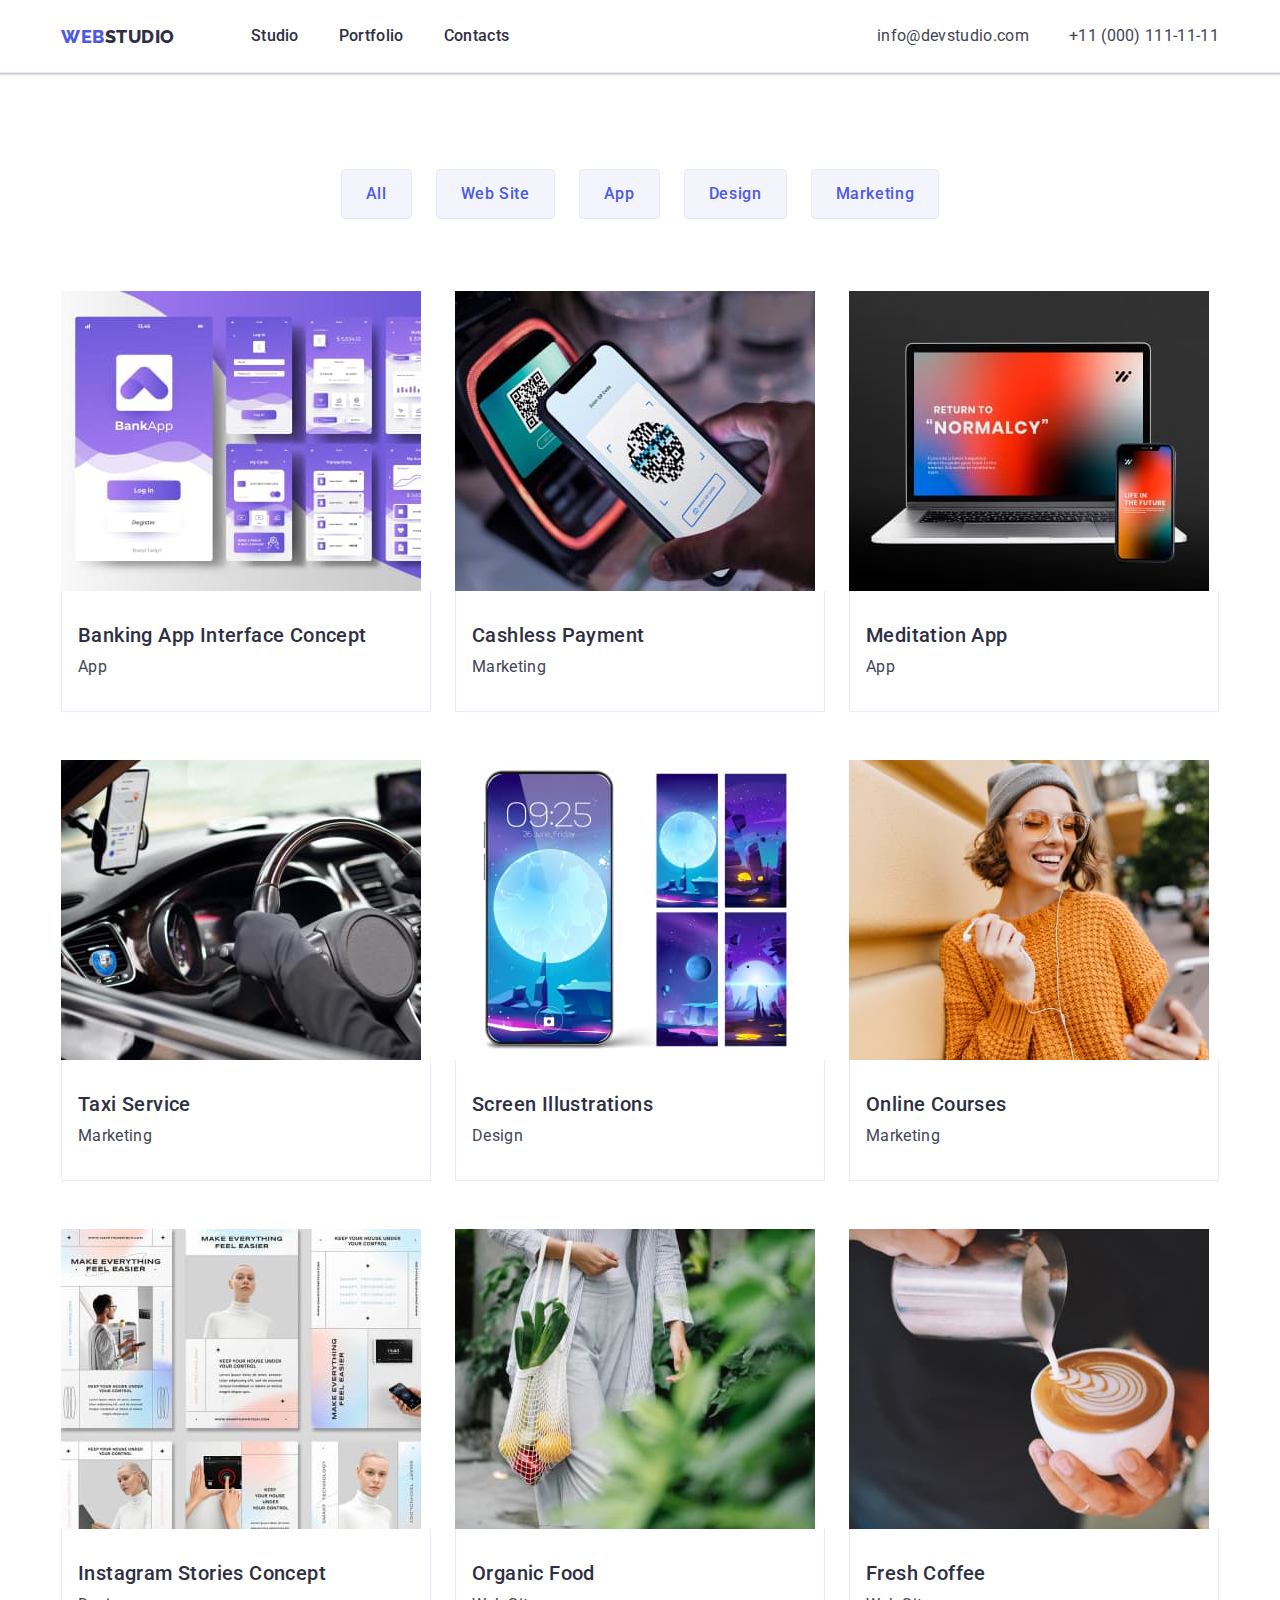
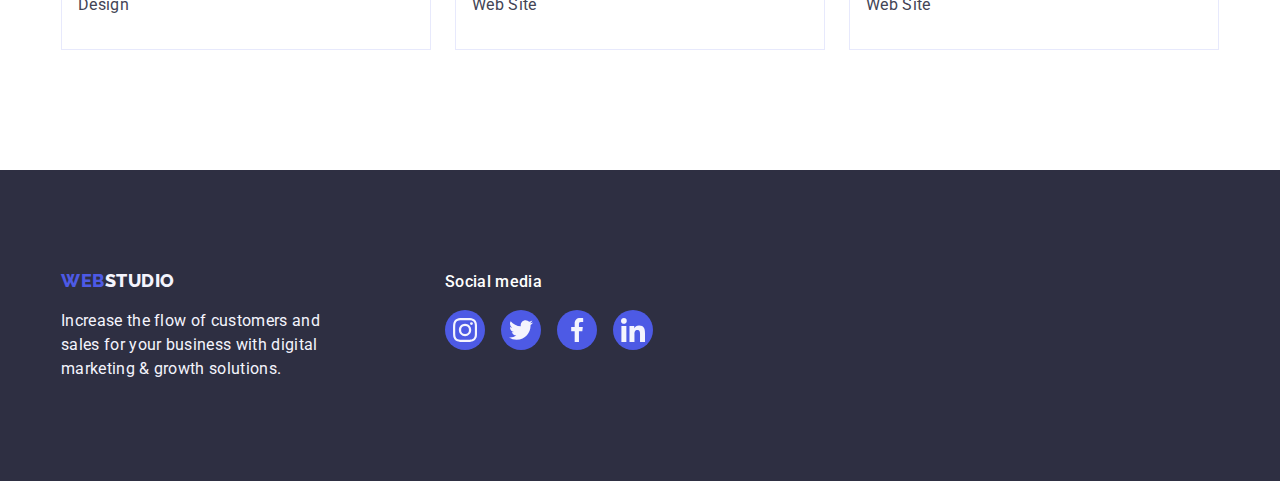
==== portfolio.html @ 78875b80 "feat: init" ====
<!DOCTYPE html>
<html lang="en">
  <head>
    <meta charset="UTF-8" />
    <meta name="viewport" content="width=device-width, initial-scale=1.0" />
    <title>hw2-portfolio</title>
    <link
      rel="stylesheet"
      href="https://cdnjs.cloudflare.com/ajax/libs/modern-normalize/2.0.0/modern-normalize.min.css"
      integrity="sha512-4xo8blKMVCiXpTaLzQSLSw3KFOVPWhm/TRtuPVc4WG6kUgjH6J03IBuG7JZPkcWMxJ5huwaBpOpnwYElP/m6wg=="
      crossorigin="anonymous"
      referrerpolicy="no-referrer"
    />

    <link rel="stylesheet" href="./css/styles.css" />
    <link rel="preconnect" href="https://fonts.googleapis.com" />
    <link rel="preconnect" href="https://fonts.gstatic.com" crossorigin />
    <link
      href="https://fonts.googleapis.com/css2?family=Raleway:wght@700&family=Roboto:wght@400;500;700;900&display=swap"
      rel="stylesheet"
    />
  </head>
  <body>
    <header class="header-border">
      <div class="container header-wrap">
        <nav class="navigation">
          <a class="link logo" href="./index.html"
            >Web<span class="logo-studio">Studio</span></a
          >
          <ul class="list">
            <li class="header-list">
              <a class="menu link" href="./index.html">Studio</a>
            </li>
            <li class="header-list">
              <a class="menu link" href="./portfolio.html">Portfolio</a>
            </li>
            <li class="header-list">
              <a class="menu link" href="">Contacts</a>
            </li>
          </ul>
        </nav>
        <address class="address-item">
          <ul class="list">
            <li class="header-list">
              <a class="link-address link" href="mailto:info@devstudio.com"
                >info@devstudio.com</a
              >
            </li>
            <li class="header-list">
              <a class="link-address link" href="tel:+110001111111"
                >+11 (000) 111-11-11</a
              >
            </li>
          </ul>
        </address>
      </div>
    </header>
    <main>
      <section class="section-portfolio">
        <div class="container">
          <h1 class="title-empty visually-hidden">Empty header</h1>
          <ul class="filters-list list">
            <li class="button-list">
              <button type="button" class="filter-button">All</button>
            </li>
            <li class="button-list">
              <button type="button" class="filter-button">Web Site</button>
            </li>
            <li class="button-list">
              <button type="button" class="filter-button">App</button>
            </li>
            <li class="button-list">
              <button type="button" class="filter-button">Design</button>
            </li>
            <li class="button-list">
              <button type="button" class="filter-button">Marketing</button>
            </li>
          </ul>
          <ul class="list list-net">
            <li class="item">
              <a class="link item-box" href="/">
                <img
                  src="./images/img8.jpg"
                  alt="seven screenshots of banking applications"
                  width="360"
                  height="300"
                />
                <div class="portfolio-example">
                  <h2 class="header-secondary-portfolio">
                    Banking App Interface Concept
                  </h2>
                  <p class="header-tertiary-item">App</p>
                </div></a
              >
            </li>
            <li class="item">
              <a class="link item-box" href="/">
                <img
                  src="./images/img9.jpg"
                  alt="phone over terminal"
                  width="360"
                  height="300"
                />
                <div class="portfolio-example">
                  <h2 class="header-secondary-portfolio">Cashless Payment</h2>
                  <p class="header-tertiary-item">Marketing</p>
                </div></a
              >
            </li>
            <li class="item">
              <a class="link item-box" href="/">
                <img
                  src="./images/img10.jpg"
                  alt="laptop and phone"
                  width="360"
                  height="300"
                />
                <div class="portfolio-example">
                  <h2 class="header-secondary-portfolio">Meditation App</h2>
                  <p class="header-tertiary-item">App</p>
                </div></a
              >
            </li>
            <li class="item">
              <a class="link item-box" href="/">
                <img
                  src="./images/img11.jpg"
                  alt="cockpit of a car"
                  width="360"
                  height="300"
                />
                <div class="portfolio-example">
                  <h2 class="header-secondary-portfolio">Taxi Service</h2>
                  <p class="header-tertiary-item">Marketing</p>
                </div></a
              >
            </li>
            <li class="item">
              <a class="link item-box" href="/">
                <img
                  src="./images/img12.jpg"
                  alt="phone next to 4 miniatures of phones"
                  width="360"
                  height="300"
                />
                <div class="portfolio-example">
                  <h2 class="header-secondary-portfolio">
                    Screen Illustrations
                  </h2>
                  <p class="header-tertiary-item">Design</p>
                </div></a
              >
            </li>
            <li class="item">
              <a class="link item-box" href="/">
                <img
                  src="./images/img13.jpg"
                  alt="smiling woman in orange sweater"
                  width="360"
                  height="300"
                />
                <div class="portfolio-example">
                  <h2 class="header-secondary-portfolio">Online Courses</h2>
                  <p class="header-tertiary-item">Marketing</p>
                </div></a
              >
            </li>
            <li class="item">
              <a class="link item-box" href="/">
                <img
                  src="./images/img14.jpg"
                  alt="six cards presenting new instagram concept"
                  width="360"
                  height="300"
                />
                <div class="portfolio-example">
                  <h2 class="header-secondary-portfolio">
                    Instagram Stories Concept
                  </h2>
                  <p class="header-tertiary-item">Design</p>
                </div></a
              >
            </li>
            <li class="item">
              <a class="link item-box" href="/">
                <img
                  src="./images/img15.jpg"
                  alt="person carrying shopping bag"
                  width="360"
                  height="300"
                />
                <div class="portfolio-example">
                  <h2 class="header-secondary-portfolio">Organic Food</h2>
                  <p class="header-tertiary-item">Web Site</p>
                </div></a
              >
            </li>
            <li class="item">
              <a class="link item-box" href="/">
                <img
                  src="./images/img16.jpg"
                  alt="pouring a milk into the cup of coffee"
                  width="360"
                  height="300"
                />
                <div class="portfolio-example">
                  <h2 class="header-secondary-portfolio">Fresh Coffee</h2>
                  <p class="header-tertiary-item">Web Site</p>
                </div></a
              >
            </li>
          </ul>
        </div>
      </section>
    </main>
    <footer class="footer-section">
      <div class="container div-footer-main">
        <div class="div-footer-one">
          <a class="logo link logo-footer" href="./index.html"
            >Web<span class="logo-studio-footer">Studio</span></a
          >
          <p class="footer-text">
            Increase the flow of customers and sales for your business with
            digital marketing & growth solutions.
          </p>
        </div>

        <div>
          <p class="footer-paragraph">Social media</p>

          <ul class="social-links-list-footer list">
            <li class="elipse-footer">
              <a class="social-link-footer" href="">
                <svg width="24" height="24" class="elipse-icon">
                  <use href="./images/icons.svg#icon-instagram-2"></use>
                </svg>
              </a>
            </li>
            <li class="elipse-footer">
              <a class="social-link-footer" href="">
                <svg width="24" height="24" class="elipse-icon">
                  <use href="./images/icons.svg#icon-twitter-1"></use>
                </svg>
              </a>
            </li>
            <li class="elipse-footer">
              <a class="social-link-footer" href="">
                <svg width="24" height="24" class="elipse-icon">
                  <use href="./images/icons.svg#icon-facebook-1"></use>
                </svg>
              </a>
            </li>
            <li class="elipse-footer">
              <a class="social-link-footer" href="">
                <svg width="24" height="24" class="elipse-icon">
                  <use href="./images/icons.svg#icon-linkedin-1"></use>
                </svg>
              </a>
            </li>
          </ul>
        </div>
      </div>
    </footer>
  </body>
</html>
---- css/styles.css ----
:root {
  --color-primary-brand: #4d5ae5;
  --color-pressed-state: #404bbf;
  --color-dark: #2e2f42;
  --color-success: #31d0aa;
  --color-text: #434455;
  --color-subtle-text: #8e8f99;
  --color-acent: #e7e9fc;
  --color-light: #f4f4fd;
  --color-modal-overlay: #2e2f42;
  --color-hero-background: #2e2f42;
  --color-white-background: #ffffff;
  --color-modal-background: #fcfcfc;
}

h1,
h2,
h3,
h4,
h5,
h6,
p {
  margin: 0;
}

img {
  display: block;
  max-width: 100%;
  height: auto;
}

button {
  cursor: pointer;
  border: none;
  border-radius: 4px;
}

body {
  font-family: "Roboto", sans-serif;
  color: var(--color-text);
  background-color: var(--color-white-background);
  font-weight: 500;
  margin: 0 auto;
}

.container {
  max-width: 1158px;
  padding: 0 15px;
  margin: 0 auto;
}

.section {
  padding-top: 120px;
  padding-bottom: 120px;
}

.section-portfolio {
  padding-top: 96px;
  padding-bottom: 120px;
}

.header-wrap {
  display: flex;
  align-items: center;
}

.header-border {
  border-bottom: 1px solid #e7e9fc;
  box-shadow: 0px 1px 6px 0px rgba(46, 47, 66, 0.08),
    0px 1px 1px 0px rgba(46, 47, 66, 0.16),
    0px 2px 1px 0px rgba(46, 47, 66, 0.08);
}

.link {
  text-decoration: none;
  color: var(--color-dark);
  font-weight: 500;
  font-size: 16px;
  line-height: 1.5;
  letter-spacing: 0.02em;
}

.logo {
  font-family: "Raleway", sans-serif;
  font-weight: 800;
  margin-right: 76px;
  font-size: 18px;
  line-height: 1.17;
  letter-spacing: 0.03em;
  text-transform: uppercase;
  color: var(--color-primary-brand);
  text-decoration: none;
  padding-top: 25.5px;
  padding-bottom: 25.5px;
}

.menu {
  color: var(--color-dark);
  font-weight: 500;
  font-size: 16px;
  line-height: 1.5;
  letter-spacing: 0.02em;
  gap: 40px;
  padding: 24px 0;
}

.header-list {
  margin-right: 40px;
}

.header-list:last-child {
  margin-right: 0;
}

.container-icons {
  display: flex;
  align-items: center;
  justify-content: center;
  border: none;
  border-radius: 4px;
  width: 264px;
  height: 112px;
  flex-shrink: 0;
  background: var(--color-light);
  margin-bottom: 8px;
}

.link:hover,
.link:focus {
  color: var(--color-pressed-state);
}
.logo-studio {
  color: var(--color-dark);
}

.list {
  display: flex;
  list-style: none;
  margin: 0;
  padding-left: 0;
  justify-content: center;
}

.menu .link {
  display: block;
  text-decoration: none;
  padding: 24px 0;
}

.navigation {
  display: flex;
  align-items: center;
}

.address-item {
  font-style: normal;
  align-items: center;
  display: flex;
  gap: 40px;
  margin-left: auto;
}

.link-address {
  color: var(--color-text);
  line-height: 1.5;
  letter-spacing: 0.02em;
  text-decoration: none;
  gap: 40px;
  font-weight: 400;
  font-size: 16px;
  letter-spacing: 0.02em;
}

.link-address:hover,
.link-address:focus {
  color: var(--color-pressed-state);
}

.filters-list {
  color: var(--color-primary-brand);
  margin-bottom: 72px;
}

.filter-button {
  font-family: "Roboto", sans-serif;
  font-weight: 500;
  font-size: 16px;
  line-height: 1.5;
  letter-spacing: 0.04em;
  color: var(--color-primary-brand);
  background-color: var(--color-light);
  cursor: pointer;
  display: flex;
  padding: 12px 24px;
  align-items: flex-start;
  border-radius: 4px;
  border: 1px solid #e7e9fc;
}

.filter-button:hover,
.filter-button:focus {
  color: var(--color-white-background);
  background-color: var(--color-pressed-state);
  box-shadow: 0px 2px 2px 0px rgba(0, 0, 0, 0.12),
    0px 2px 1px 0px rgba(0, 0, 0, 0.08), 0px 3px 1px 0px rgba(0, 0, 0, 0.1);
  border: 1px solid transparent;
}

.button-list {
  margin-right: 24px;
}

.button-list:last-child {
  margin-right: 0;
}

.customers-list {
  gap: 24px;
}

.button-customers {
  width: calc((100% - 120px) / 6);
  height: 88px;
}

.customers-link {
  width: 100%;
  height: 100%;
  border: 1px solid var(--color-subtle-text);
  border-radius: 4px;
  display: flex;
  align-items: center;
  justify-content: center;
  color: var(--color-subtle-text);
}

.customers-link:hover,
.customers-link:focus {
  border-color: var(--color-pressed-state);
  color: var(--color-pressed-state);
}

.customers-icons {
  fill: currentColor;
}

.logo-studio-footer {
  text-decoration: none;
  color: var(--color-light);
  font-family: Raleway;
  font-size: 18px;
  font-style: normal;
  font-weight: 800;
  line-height: 1.2;
  letter-spacing: 0.54px;
  text-transform: uppercase;
}

.footer-text {
  color: var(--color-light);
  font-family: Roboto;
  font-size: 16px;
  font-style: normal;
  font-weight: 400;
  line-height: 1.5;
  letter-spacing: 0.32px;
  width: 264px;
}

.title {
  text-align: center;
  color: var(--color-white-background);
  font-family: Roboto;
  font-size: 56px;
  font-style: normal;
  font-weight: 700;
  line-height: 1.07;
  letter-spacing: 1.12px;
  max-width: 496px;
  text-align: center;
  margin: 0 auto;
  margin-bottom: 48px;
}

.title-section {
  margin: 0 auto;
  max-width: 1440px;
  display: flex;
  align-items: center;
  background-color: var(--color-dark);
  padding: 188px 0;

  background-image: linear-gradient(
      rgba(46, 47, 66, 0.7),
      rgba(46, 47, 66, 0.7)
    ),
    url("../images/people-office.jpg");
  background-repeat: no-repeat;
  background-position: center;
  background-size: cover;
}

.title-button {
  color: var(--color-white-background);
  background-color: var(--color-primary-brand);
  font-family: "Roboto", sans-serif;
  font-size: 16px;
  font-style: normal;
  font-weight: 500;
  line-height: 1.5;
  letter-spacing: 0.64px;
  cursor: pointer;
  border: none;
  border-radius: 4px;
  display: block;
  box-shadow: 0px 4px 4px 0px rgba(0, 0, 0, 0.15);
  min-width: 169px;
  padding: 16px 32px;
  margin: 0 auto;
}

.title-button:hover,
.title-button:focus {
  background-color: var(--color-pressed-state);
}

.header-tertiary {
  color: var(--color-dark);
  font-family: Roboto;
  font-size: 20px;
  font-style: normal;
  font-weight: 500;
  line-height: 1.2;
  letter-spacing: 0.4px;
  margin-bottom: 8px;
  min-width: 264px;
}

.header-tertiary-item {
  color: var(--color-text);
  font-family: Roboto;
  font-size: 16px;
  font-style: normal;
  font-weight: 400;
  line-height: 1.5;
  letter-spacing: 0.02em;
  min-width: 264px;
}

.social-links-list {
  display: flex;
  gap: 24px;
  justify-content: center;
}

.social-links-list-footer {
  gap: 16px;
}

.social-link {
  width: 100%;
  height: 100%;
  background-color: var(--color-primary-brand);
  border-radius: 50%;
  display: flex;
  align-items: center;
  justify-content: center;
  max-height: 40px;
}

.social-link:hover,
.social-link:focus {
  background-color: var(--color-pressed-state);
}

.social-link-footer {
  width: 100%;
  height: 100%;
  background-color: var(--color-primary-brand);
  border-radius: 50%;
  display: flex;
  align-items: center;
  max-height: 40px;
  justify-content: center;
}

.social-link-footer:hover,
.social-link-footer:focus {
  background-color: var(--color-success);
}

.elipse-icon {
  fill: var(--color-light);
  max-height: 40px;
  max-width: 40px;
}

.elipse {
  width: 40px;
  height: 40px;
  border-radius: 50%;
}

.elipse-footer {
  width: 40px;
  height: 40px;
  border-radius: 50%;
}

.elipse-footer:hover,
.elipse-footer:focus {
  background-color: var(--color-success);
}

.header-secondary {
  color: var(--color-dark);
  text-align: center;
  font-family: Roboto;
  font-size: 36px;
  font-style: normal;
  font-weight: 700;
  line-height: 1.11;
  letter-spacing: 0.72px;
  text-transform: capitalize;
  margin-bottom: 72px;
}

.header-secondary-empty {
  color: var(--color-white-background);
}

.what-section {
  padding-top: 0;
}

.what-section-five {
  padding-top: 120px;
  padding-bottom: 120px;
}

.visually-hidden {
  position: absolute;
  width: 1px;
  height: 1px;
  margin: -1px;
  border: 0;
  padding: 0;
  white-space: nowrap;
  clip-path: inset(100%);
  clip: rect(0 0 0 0);
  overflow: hidden;
}

.section-tertiary {
  background-color: var(--color-light);
}

.team-list {
  background-color: var(--color-white-background);
  border-radius: 0px 0px 4px 4px;
  box-shadow: 0px 2px 1px 0px rgba(46, 47, 66, 0.08),
    0px 1px 1px 0px rgba(46, 47, 66, 0.16),
    0px 1px 6px 0px rgba(46, 47, 66, 0.08);
  width: 264px;
  margin-right: 24px;
}

.team-list:last-child {
  margin-right: 0px;
}

.title-empty {
  color: var(--color-white-background);
}

.name-list {
  text-align: center;
  margin-bottom: 8px;
}

.employee {
  padding: 32px 0px;
}

.position-list {
  text-align: center;
  margin-bottom: 8px;
}

.logo-footer {
  display: inline-block;
  font-family: "Raleway", sans-serif;
  font-weight: 800;
  font-size: 18px;
  line-height: 1.17;
  letter-spacing: 0.03em;
  text-transform: uppercase;
  color: var(--color-primary-brand);
  text-decoration: none;
  padding-top: 0;
  padding-bottom: 17.5px;
}

.header-secondary-portfolio {
  font-weight: 500;
  font-size: 20px;
  line-height: 1.2;
  letter-spacing: 0.02em;
  color: var(--color-dark);
  margin-bottom: 8px;
}

.portfolio-example {
  padding: 32px 16px;
  border: 1px solid #e7e9fc;
  border-top: none;
}

.list-net {
  justify-content: space-between;
  display: flex;
  flex-wrap: wrap;
  padding: 0;
  row-gap: 48px;
  column-gap: 24px;
}

.item {
  flex-basis: calc((100% - 48px) / 3);
}

.item-box {
  display: block;
}

.item-box:hover,
.item-box:focus {
  box-shadow: 0px 1px 6px rgba(46, 47, 66, 0.08),
    0px 1px 1px rgba(46, 47, 66, 0.16), 0px 2px 1px rgba(46, 47, 66, 0.08);
}

.footer-footer {
  display: flex;
  margin-right: 120px;
}
.footer-social-media {
  display: flex;
  justify-content: center;
  align-items: center;
}

.footer-section {
  background-color: var(--color-dark);
  padding: 100px 0;
}

.footer-inline {
  display: inline-flex;
}

.list-footer-one {
  display: block;
}
.list-footer-two {
  display: block;
}

.social-media {
  color: var(--color-white-background);
  font-family: Roboto;
  font-size: 16px;
  font-style: normal;
  font-weight: 500;
  line-height: 1.5;
  letter-spacing: 0.32px;
  margin-bottom: 16px;
}

.div-footer-one {
  margin-right: 120px;
}

.div-footer-main {
  display: flex;
  align-items: baseline;
}

.footer-paragraph {
  color: var(--color-white-background);
  font-size: 16px;
  font-weight: 500;
  line-height: 1.5;
  letter-spacing: 0.02em;
  margin-bottom: 16px;
}
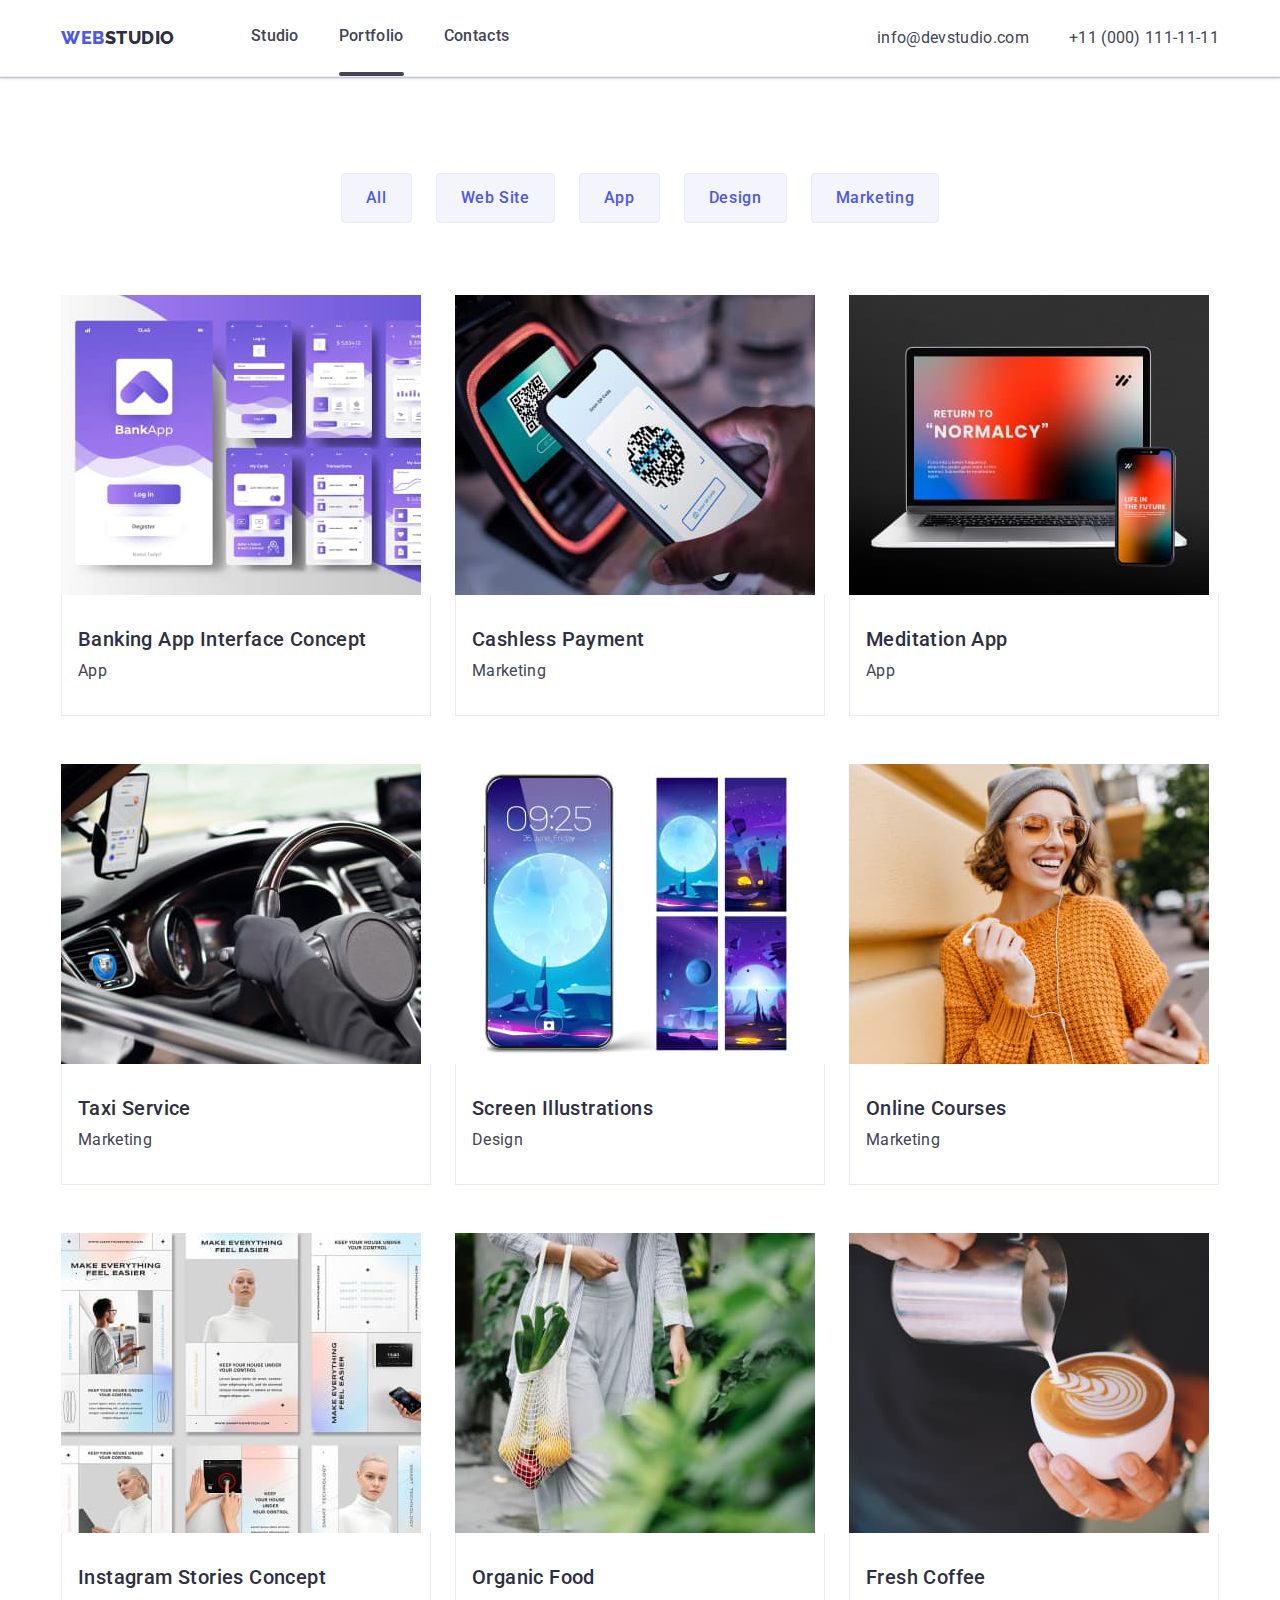
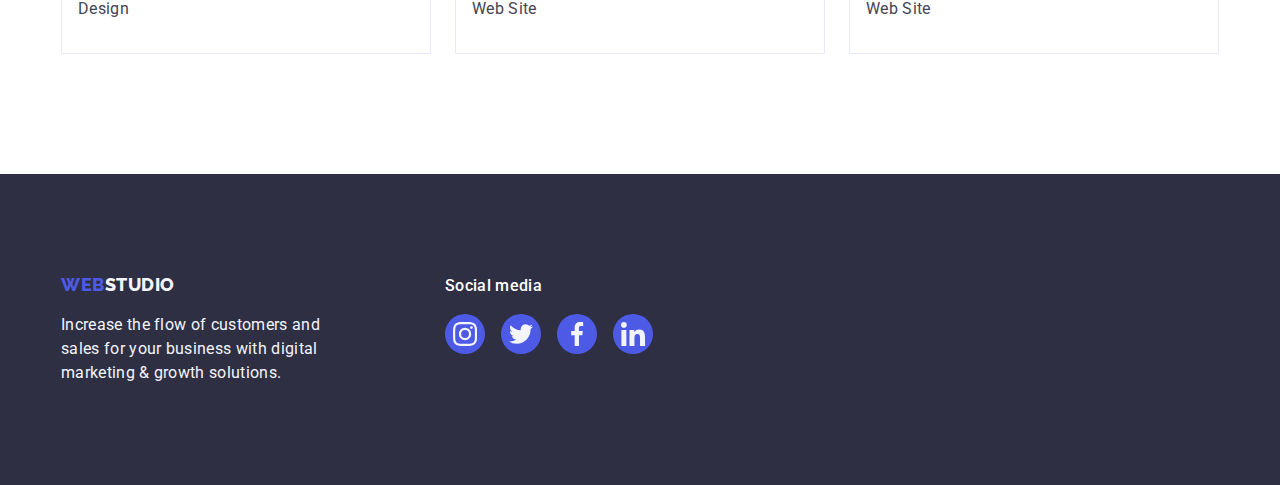
==== commit 8e018e61: "homework5" ====
--- a/portfolio.html
+++ b/portfolio.html
@@ -31,7 +31,7 @@
             <li class="header-list">
               <a class="menu link" href="./index.html">Studio</a>
             </li>
-            <li class="header-list">
+            <li class="header-list header-list--current">
               <a class="menu link" href="./portfolio.html">Portfolio</a>
             </li>
             <li class="header-list">
@@ -79,12 +79,21 @@
           <ul class="list list-net">
             <li class="item">
               <a class="link item-box" href="/">
-                <img
-                  src="./images/img8.jpg"
-                  alt="seven screenshots of banking applications"
-                  width="360"
-                  height="300"
-                />
+                <div class="box-box">
+                  <img
+                    src="./images/img8.jpg"
+                    alt="seven screenshots of banking applications"
+                    width="360"
+                    height="300"
+                  />
+                  <div class="overlay">
+                    <p class="app-paragraph">
+                      14 Stylish and User-Friendly App Design Concepts · Task
+                      Manager App · Calorie Tracker App · Exotic Fruit Ecommerce
+                      App · Cloud Storage App
+                    </p>
+                  </div>
+                </div>
                 <div class="portfolio-example">
                   <h2 class="header-secondary-portfolio">
                     Banking App Interface Concept
@@ -95,12 +104,21 @@
             </li>
             <li class="item">
               <a class="link item-box" href="/">
-                <img
-                  src="./images/img9.jpg"
-                  alt="phone over terminal"
-                  width="360"
-                  height="300"
-                />
+                <div class="box-box">
+                  <img
+                    src="./images/img9.jpg"
+                    alt="phone over terminal"
+                    width="360"
+                    height="300"
+                  />
+                  <div class="overlay">
+                    <p class="app-paragraph">
+                      14 Stylish and User-Friendly App Design Concepts · Task
+                      Manager App · Calorie Tracker App · Exotic Fruit Ecommerce
+                      App · Cloud Storage App
+                    </p>
+                  </div>
+                </div>
                 <div class="portfolio-example">
                   <h2 class="header-secondary-portfolio">Cashless Payment</h2>
                   <p class="header-tertiary-item">Marketing</p>
@@ -109,12 +127,21 @@
             </li>
             <li class="item">
               <a class="link item-box" href="/">
-                <img
-                  src="./images/img10.jpg"
-                  alt="laptop and phone"
-                  width="360"
-                  height="300"
-                />
+                <div class="box-box">
+                  <img
+                    src="./images/img10.jpg"
+                    alt="laptop and phone"
+                    width="360"
+                    height="300"
+                  />
+                  <div class="overlay">
+                    <p class="app-paragraph">
+                      14 Stylish and User-Friendly App Design Concepts · Task
+                      Manager App · Calorie Tracker App · Exotic Fruit Ecommerce
+                      App · Cloud Storage App
+                    </p>
+                  </div>
+                </div>
                 <div class="portfolio-example">
                   <h2 class="header-secondary-portfolio">Meditation App</h2>
                   <p class="header-tertiary-item">App</p>
@@ -123,12 +150,21 @@
             </li>
             <li class="item">
               <a class="link item-box" href="/">
-                <img
-                  src="./images/img11.jpg"
-                  alt="cockpit of a car"
-                  width="360"
-                  height="300"
-                />
+                <div class="box-box">
+                  <img
+                    src="./images/img11.jpg"
+                    alt="cockpit of a car"
+                    width="360"
+                    height="300"
+                  />
+                  <div class="overlay">
+                    <p class="app-paragraph">
+                      14 Stylish and User-Friendly App Design Concepts · Task
+                      Manager App · Calorie Tracker App · Exotic Fruit Ecommerce
+                      App · Cloud Storage App
+                    </p>
+                  </div>
+                </div>
                 <div class="portfolio-example">
                   <h2 class="header-secondary-portfolio">Taxi Service</h2>
                   <p class="header-tertiary-item">Marketing</p>
@@ -137,12 +173,21 @@
             </li>
             <li class="item">
               <a class="link item-box" href="/">
-                <img
-                  src="./images/img12.jpg"
-                  alt="phone next to 4 miniatures of phones"
-                  width="360"
-                  height="300"
-                />
+                <div class="box-box">
+                  <img
+                    src="./images/img12.jpg"
+                    alt="phone next to 4 miniatures of phones"
+                    width="360"
+                    height="300"
+                  />
+                  <div class="overlay">
+                    <p class="app-paragraph">
+                      14 Stylish and User-Friendly App Design Concepts · Task
+                      Manager App · Calorie Tracker App · Exotic Fruit Ecommerce
+                      App · Cloud Storage App
+                    </p>
+                  </div>
+                </div>
                 <div class="portfolio-example">
                   <h2 class="header-secondary-portfolio">
                     Screen Illustrations
@@ -153,12 +198,21 @@
             </li>
             <li class="item">
               <a class="link item-box" href="/">
-                <img
-                  src="./images/img13.jpg"
-                  alt="smiling woman in orange sweater"
-                  width="360"
-                  height="300"
-                />
+                <div class="box-box">
+                  <img
+                    src="./images/img13.jpg"
+                    alt="smiling woman in orange sweater"
+                    width="360"
+                    height="300"
+                  />
+                  <div class="overlay">
+                    <p class="app-paragraph">
+                      14 Stylish and User-Friendly App Design Concepts · Task
+                      Manager App · Calorie Tracker App · Exotic Fruit Ecommerce
+                      App · Cloud Storage App
+                    </p>
+                  </div>
+                </div>
                 <div class="portfolio-example">
                   <h2 class="header-secondary-portfolio">Online Courses</h2>
                   <p class="header-tertiary-item">Marketing</p>
@@ -167,12 +221,21 @@
             </li>
             <li class="item">
               <a class="link item-box" href="/">
-                <img
-                  src="./images/img14.jpg"
-                  alt="six cards presenting new instagram concept"
-                  width="360"
-                  height="300"
-                />
+                <div class="box-box">
+                  <img
+                    src="./images/img14.jpg"
+                    alt="six cards presenting new instagram concept"
+                    width="360"
+                    height="300"
+                  />
+                  <div class="overlay">
+                    <p class="app-paragraph">
+                      14 Stylish and User-Friendly App Design Concepts · Task
+                      Manager App · Calorie Tracker App · Exotic Fruit Ecommerce
+                      App · Cloud Storage App
+                    </p>
+                  </div>
+                </div>
                 <div class="portfolio-example">
                   <h2 class="header-secondary-portfolio">
                     Instagram Stories Concept
@@ -183,12 +246,21 @@
             </li>
             <li class="item">
               <a class="link item-box" href="/">
-                <img
-                  src="./images/img15.jpg"
-                  alt="person carrying shopping bag"
-                  width="360"
-                  height="300"
-                />
+                <div class="box-box">
+                  <img
+                    src="./images/img15.jpg"
+                    alt="person carrying shopping bag"
+                    width="360"
+                    height="300"
+                  />
+                  <div class="overlay">
+                    <p class="app-paragraph">
+                      14 Stylish and User-Friendly App Design Concepts · Task
+                      Manager App · Calorie Tracker App · Exotic Fruit Ecommerce
+                      App · Cloud Storage App
+                    </p>
+                  </div>
+                </div>
                 <div class="portfolio-example">
                   <h2 class="header-secondary-portfolio">Organic Food</h2>
                   <p class="header-tertiary-item">Web Site</p>
@@ -197,12 +269,21 @@
             </li>
             <li class="item">
               <a class="link item-box" href="/">
-                <img
-                  src="./images/img16.jpg"
-                  alt="pouring a milk into the cup of coffee"
-                  width="360"
-                  height="300"
-                />
+                <div class="box-box">
+                  <img
+                    src="./images/img16.jpg"
+                    alt="pouring a milk into the cup of coffee"
+                    width="360"
+                    height="300"
+                  />
+                  <div class="overlay">
+                    <p class="app-paragraph">
+                      14 Stylish and User-Friendly App Design Concepts · Task
+                      Manager App · Calorie Tracker App · Exotic Fruit Ecommerce
+                      App · Cloud Storage App
+                    </p>
+                  </div>
+                </div>
                 <div class="portfolio-example">
                   <h2 class="header-secondary-portfolio">Fresh Coffee</h2>
                   <p class="header-tertiary-item">Web Site</p>
--- a/css/styles.css
+++ b/css/styles.css
@@ -78,6 +78,7 @@
   font-size: 16px;
   line-height: 1.5;
   letter-spacing: 0.02em;
+  transition: color 250ms cubic-bezier(0.4, 0, 0.2, 1);
 }
 
 .logo {
@@ -106,10 +107,30 @@
 
 .header-list {
   margin-right: 40px;
+  display: inline-flex;
+  flex-direction: column;
 }
 
 .header-list:last-child {
   margin-right: 0;
+}
+
+.header-list > a {
+  color: inherit;
+}
+
+.header-list--current::after {
+  content: "";
+  width: 100%;
+  height: 4px;
+  border-radius: 2px;
+  background-color: currentColor;
+  transition: color 250ms cubic-bezier(0.4, 0, 0.2, 1);
+}
+
+.header-list--current:hover::after,
+.header-list--current:focus::after {
+  color: var(--color-pressed-state);
 }
 
 .container-icons {
@@ -169,6 +190,7 @@
   font-weight: 400;
   font-size: 16px;
   letter-spacing: 0.02em;
+  transition: color 250ms cubic-bezier(0.4, 0, 0.2, 1);
 }
 
 .link-address:hover,
@@ -195,6 +217,10 @@
   align-items: flex-start;
   border-radius: 4px;
   border: 1px solid #e7e9fc;
+  transition: color 250ms cubic-bezier(0.4, 0, 0.2, 1),
+    background-color 250ms cubic-bezier(0.4, 0, 0.2, 1),
+    box-shadow 250ms cubic-bezier(0.4, 0, 0.2, 1),
+    border 250ms cubic-bezier(0.4, 0, 0.2, 1);
 }
 
 .filter-button:hover,
@@ -232,6 +258,8 @@
   align-items: center;
   justify-content: center;
   color: var(--color-subtle-text);
+  transition: border-color 250ms cubic-bezier(0.4, 0, 0.2, 1),
+    color 250ms cubic-bezier(0.4, 0, 0.2, 1);
 }
 
 .customers-link:hover,
@@ -317,6 +345,7 @@
   min-width: 169px;
   padding: 16px 32px;
   margin: 0 auto;
+  transition: background-color 250ms cubic-bezier(0.4, 0, 0.2, 1);
 }
 
 .title-button:hover,
@@ -366,6 +395,7 @@
   align-items: center;
   justify-content: center;
   max-height: 40px;
+  transition: background-color 250ms cubic-bezier(0.4, 0, 0.2, 1);
 }
 
 .social-link:hover,
@@ -382,6 +412,7 @@
   align-items: center;
   max-height: 40px;
   justify-content: center;
+  transition: background-color 250ms cubic-bezier(0.4, 0, 0.2, 1);
 }
 
 .social-link-footer:hover,
@@ -405,6 +436,7 @@
   width: 40px;
   height: 40px;
   border-radius: 50%;
+  transition: background-color 250ms cubic-bezier(0.4, 0, 0.2, 1);
 }
 
 .elipse-footer:hover,
@@ -531,6 +563,7 @@
 
 .item-box {
   display: block;
+  transition: box-shadow 250ms cubic-bezier(0.4, 0, 0.2, 1);
 }
 
 .item-box:hover,
@@ -593,3 +626,100 @@
   letter-spacing: 0.02em;
   margin-bottom: 16px;
 }
+
+.backdrop {
+  position: fixed;
+  left: 0;
+  top: 0;
+  width: 100%;
+  height: 100%;
+  background-color: rgba(46, 47, 66, 0.4);
+}
+
+.modal {
+  position: absolute;
+  top: 50%;
+  left: 50%;
+  transform: translate(-50%, -50%);
+  width: 408px;
+  min-height: 584px;
+  border-radius: 4px;
+  background: var(--color-modal-background);
+  box-shadow: 0px 2px 1px 0px rgba(0, 0, 0, 0.2),
+    0px 1px 3px 0px rgba(0, 0, 0, 0.12), 0px 1px 1px 0px rgba(0, 0, 0, 0.14);
+  transition: transform 250ms cubic-bezier(0.4, 0, 0.2, 1);
+}
+
+.close-btn {
+  display: flex;
+  justify-content: center;
+  min-height: 24px;
+  min-width: 24px;
+  align-items: center;
+  position: absolute;
+  top: 24px;
+  right: 24px;
+  background-color: var(--color-white-background);
+  border: 1px solid rgba(0, 0, 0, 0.1);
+  border-radius: 50%;
+  cursor: pointer;
+  transition: background-color 250ms cubic-bezier(0.4, 0, 0.2, 1),
+    border 250ms cubic-bezier(0.4, 0, 0.2, 1);
+}
+
+.close-btn:hover,
+.close-btn:focus {
+  background-color: var(--color-pressed-state);
+  border: none;
+  fill: var(--color-white-background);
+}
+
+.close-icon {
+  transition: fill 250ms cubic-bezier(0.4, 0, 0.2, 1);
+}
+
+.is-hidden {
+  opacity: 0;
+  visibility: hidden;
+  pointer-events: none;
+}
+
+.is-hidden .modal {
+  transform: translateY(100%);
+}
+
+.box-box {
+  position: relative;
+  overflow: hidden;
+}
+
+.box-box:hover .overlay {
+  transform: translateX(0);
+}
+
+.overlay {
+  position: absolute;
+  top: 0px;
+  left: 0px;
+  width: 100%;
+  height: 100%;
+  background-color: var(--color-primary-brand);
+  transform: translatey(100%);
+  transition: transform 250ms ease-in-out;
+}
+
+.overlay .app-paragraph {
+  color: #f4f4fd;
+
+  margin: 0;
+  font-family: Roboto;
+  font-size: 16px;
+  font-style: normal;
+  font-weight: 400;
+  line-height: 24px; /* 150% */
+  letter-spacing: 0.32px;
+  text-align: justify;
+  padding-left: 32px;
+  padding-right: 32px;
+  padding-top: 40px;
+}
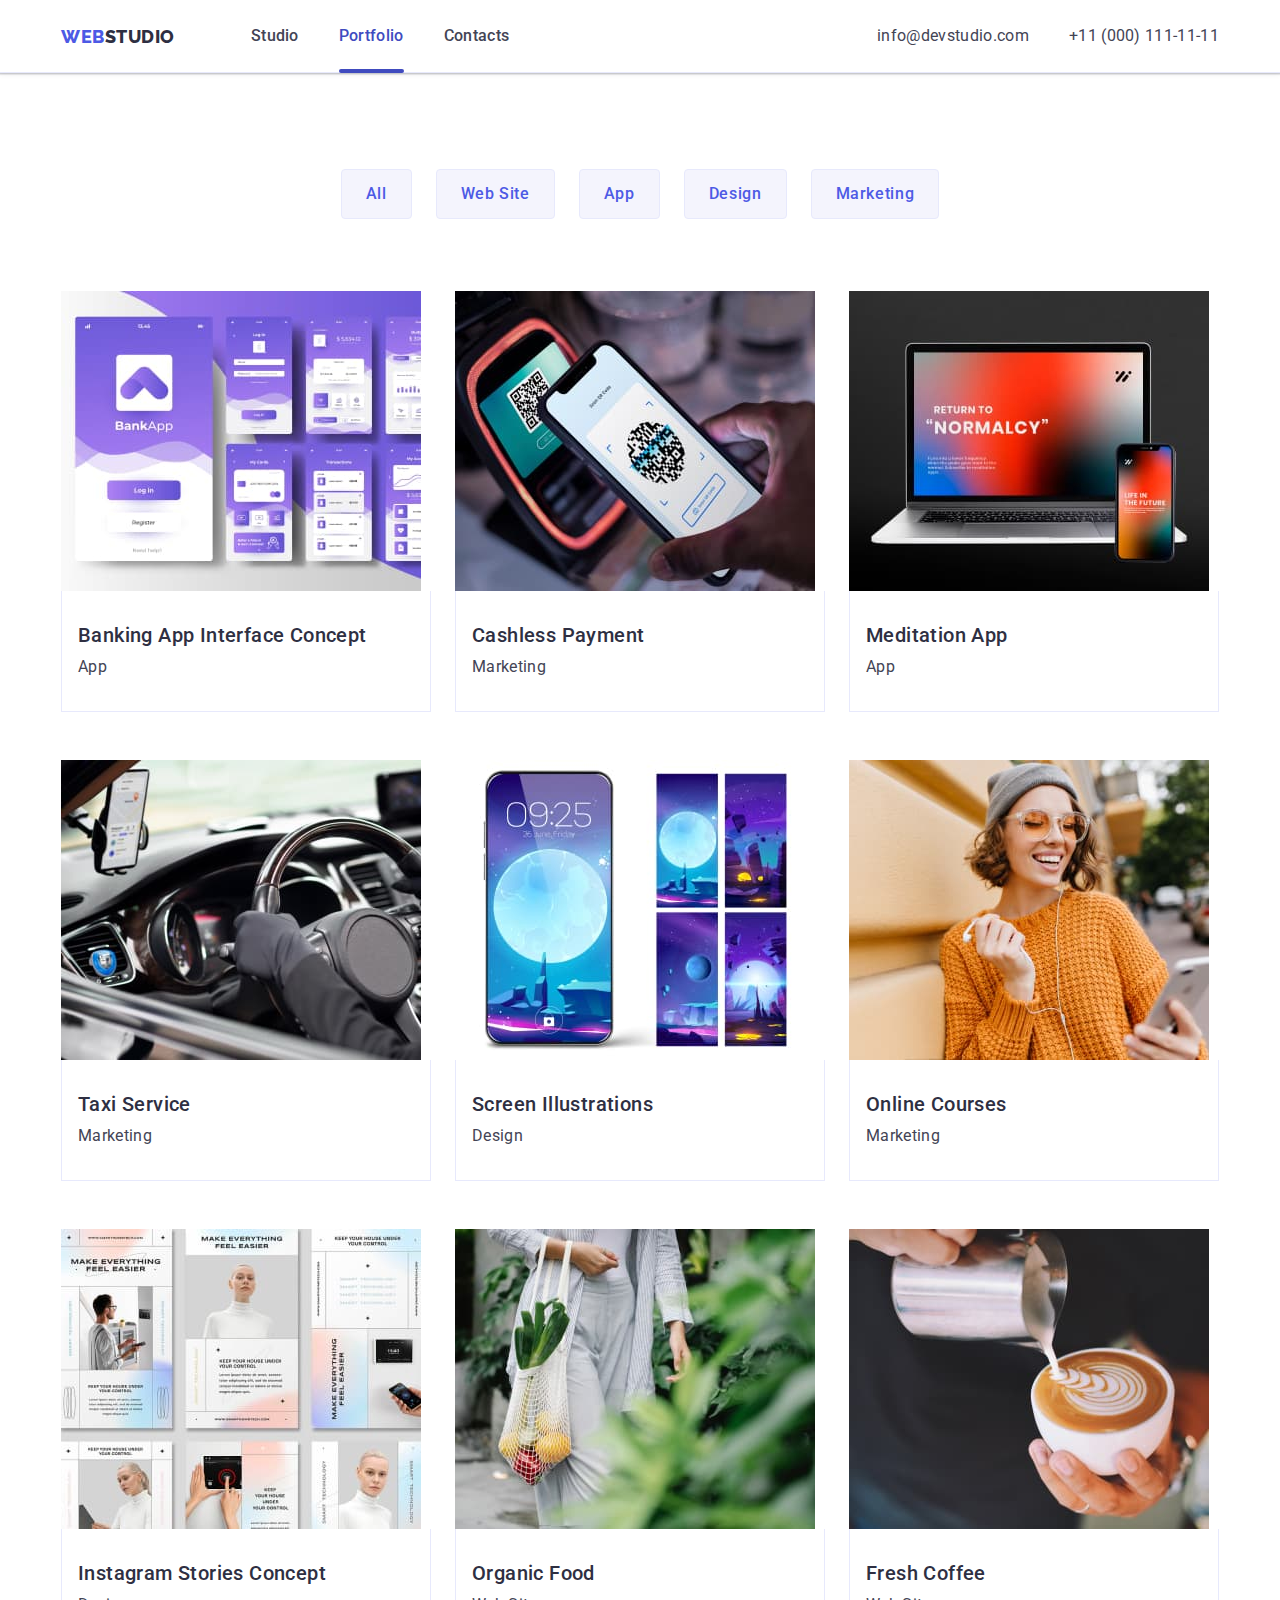
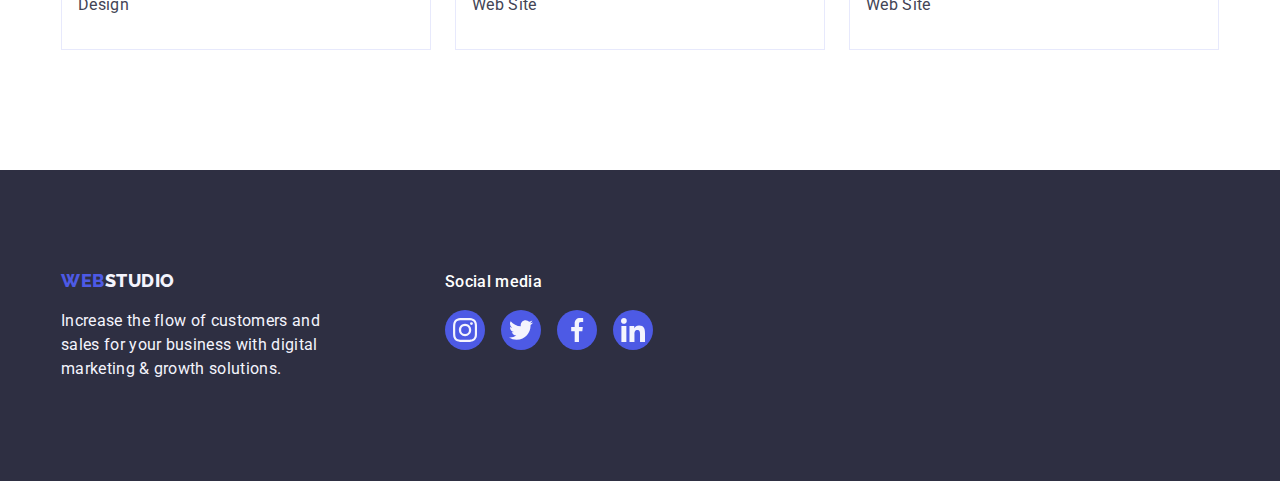
==== commit ae3c331c: "homework5-poprawki1" ====
--- a/portfolio.html
+++ b/portfolio.html
@@ -31,7 +31,7 @@
             <li class="header-list">
               <a class="menu link" href="./index.html">Studio</a>
             </li>
-            <li class="header-list header-list--current">
+            <li class="header-list header-list-active">
               <a class="menu link" href="./portfolio.html">Portfolio</a>
             </li>
             <li class="header-list">
@@ -86,13 +86,12 @@
                     width="360"
                     height="300"
                   />
-                  <div class="overlay">
-                    <p class="app-paragraph">
-                      14 Stylish and User-Friendly App Design Concepts · Task
-                      Manager App · Calorie Tracker App · Exotic Fruit Ecommerce
-                      App · Cloud Storage App
-                    </p>
-                  </div>
+
+                  <p class="header-tertiary-item app-paragraph">
+                    14 Stylish and User-Friendly App Design Concepts · Task
+                    Manager App · Calorie Tracker App · Exotic Fruit Ecommerce
+                    App · Cloud Storage App
+                  </p>
                 </div>
                 <div class="portfolio-example">
                   <h2 class="header-secondary-portfolio">
@@ -111,13 +110,12 @@
                     width="360"
                     height="300"
                   />
-                  <div class="overlay">
-                    <p class="app-paragraph">
-                      14 Stylish and User-Friendly App Design Concepts · Task
-                      Manager App · Calorie Tracker App · Exotic Fruit Ecommerce
-                      App · Cloud Storage App
-                    </p>
-                  </div>
+
+                  <p class="header-tertiary-item app-paragraph">
+                    14 Stylish and User-Friendly App Design Concepts · Task
+                    Manager App · Calorie Tracker App · Exotic Fruit Ecommerce
+                    App · Cloud Storage App
+                  </p>
                 </div>
                 <div class="portfolio-example">
                   <h2 class="header-secondary-portfolio">Cashless Payment</h2>
@@ -134,13 +132,12 @@
                     width="360"
                     height="300"
                   />
-                  <div class="overlay">
-                    <p class="app-paragraph">
-                      14 Stylish and User-Friendly App Design Concepts · Task
-                      Manager App · Calorie Tracker App · Exotic Fruit Ecommerce
-                      App · Cloud Storage App
-                    </p>
-                  </div>
+
+                  <p class="header-tertiary-item app-paragraph">
+                    14 Stylish and User-Friendly App Design Concepts · Task
+                    Manager App · Calorie Tracker App · Exotic Fruit Ecommerce
+                    App · Cloud Storage App
+                  </p>
                 </div>
                 <div class="portfolio-example">
                   <h2 class="header-secondary-portfolio">Meditation App</h2>
@@ -157,13 +154,12 @@
                     width="360"
                     height="300"
                   />
-                  <div class="overlay">
-                    <p class="app-paragraph">
-                      14 Stylish and User-Friendly App Design Concepts · Task
-                      Manager App · Calorie Tracker App · Exotic Fruit Ecommerce
-                      App · Cloud Storage App
-                    </p>
-                  </div>
+
+                  <p class="header-tertiary-item app-paragraph">
+                    14 Stylish and User-Friendly App Design Concepts · Task
+                    Manager App · Calorie Tracker App · Exotic Fruit Ecommerce
+                    App · Cloud Storage App
+                  </p>
                 </div>
                 <div class="portfolio-example">
                   <h2 class="header-secondary-portfolio">Taxi Service</h2>
@@ -180,13 +176,12 @@
                     width="360"
                     height="300"
                   />
-                  <div class="overlay">
-                    <p class="app-paragraph">
-                      14 Stylish and User-Friendly App Design Concepts · Task
-                      Manager App · Calorie Tracker App · Exotic Fruit Ecommerce
-                      App · Cloud Storage App
-                    </p>
-                  </div>
+
+                  <p class="header-tertiary-item app-paragraph">
+                    14 Stylish and User-Friendly App Design Concepts · Task
+                    Manager App · Calorie Tracker App · Exotic Fruit Ecommerce
+                    App · Cloud Storage App
+                  </p>
                 </div>
                 <div class="portfolio-example">
                   <h2 class="header-secondary-portfolio">
@@ -205,13 +200,12 @@
                     width="360"
                     height="300"
                   />
-                  <div class="overlay">
-                    <p class="app-paragraph">
-                      14 Stylish and User-Friendly App Design Concepts · Task
-                      Manager App · Calorie Tracker App · Exotic Fruit Ecommerce
-                      App · Cloud Storage App
-                    </p>
-                  </div>
+
+                  <p class="header-tertiary-item app-paragraph">
+                    14 Stylish and User-Friendly App Design Concepts · Task
+                    Manager App · Calorie Tracker App · Exotic Fruit Ecommerce
+                    App · Cloud Storage App
+                  </p>
                 </div>
                 <div class="portfolio-example">
                   <h2 class="header-secondary-portfolio">Online Courses</h2>
@@ -228,13 +222,12 @@
                     width="360"
                     height="300"
                   />
-                  <div class="overlay">
-                    <p class="app-paragraph">
-                      14 Stylish and User-Friendly App Design Concepts · Task
-                      Manager App · Calorie Tracker App · Exotic Fruit Ecommerce
-                      App · Cloud Storage App
-                    </p>
-                  </div>
+
+                  <p class="header-tertiary-item app-paragraph">
+                    14 Stylish and User-Friendly App Design Concepts · Task
+                    Manager App · Calorie Tracker App · Exotic Fruit Ecommerce
+                    App · Cloud Storage App
+                  </p>
                 </div>
                 <div class="portfolio-example">
                   <h2 class="header-secondary-portfolio">
@@ -253,13 +246,12 @@
                     width="360"
                     height="300"
                   />
-                  <div class="overlay">
-                    <p class="app-paragraph">
-                      14 Stylish and User-Friendly App Design Concepts · Task
-                      Manager App · Calorie Tracker App · Exotic Fruit Ecommerce
-                      App · Cloud Storage App
-                    </p>
-                  </div>
+
+                  <p class="header-tertiary-item app-paragraph">
+                    14 Stylish and User-Friendly App Design Concepts · Task
+                    Manager App · Calorie Tracker App · Exotic Fruit Ecommerce
+                    App · Cloud Storage App
+                  </p>
                 </div>
                 <div class="portfolio-example">
                   <h2 class="header-secondary-portfolio">Organic Food</h2>
@@ -276,13 +268,12 @@
                     width="360"
                     height="300"
                   />
-                  <div class="overlay">
-                    <p class="app-paragraph">
-                      14 Stylish and User-Friendly App Design Concepts · Task
-                      Manager App · Calorie Tracker App · Exotic Fruit Ecommerce
-                      App · Cloud Storage App
-                    </p>
-                  </div>
+
+                  <p class="header-tertiary-item app-paragraph">
+                    14 Stylish and User-Friendly App Design Concepts · Task
+                    Manager App · Calorie Tracker App · Exotic Fruit Ecommerce
+                    App · Cloud Storage App
+                  </p>
                 </div>
                 <div class="portfolio-example">
                   <h2 class="header-secondary-portfolio">Fresh Coffee</h2>
--- a/css/styles.css
+++ b/css/styles.css
@@ -119,17 +119,25 @@
   color: inherit;
 }
 
-.header-list--current::after {
+.header-list-active {
+  position: relative;
+  color: var(--color-pressed-state);
+}
+
+.header-list-active::after {
+  position: absolute;
   content: "";
+  left: 0;
+  bottom: -1px;
   width: 100%;
   height: 4px;
   border-radius: 2px;
-  background-color: currentColor;
+  background-color: var(--color-pressed-state);
   transition: color 250ms cubic-bezier(0.4, 0, 0.2, 1);
 }
 
-.header-list--current:hover::after,
-.header-list--current:focus::after {
+.header-list-active:hover::after,
+.header-list-active:focus::after {
   color: var(--color-pressed-state);
 }
 
@@ -220,7 +228,7 @@
   transition: color 250ms cubic-bezier(0.4, 0, 0.2, 1),
     background-color 250ms cubic-bezier(0.4, 0, 0.2, 1),
     box-shadow 250ms cubic-bezier(0.4, 0, 0.2, 1),
-    border 250ms cubic-bezier(0.4, 0, 0.2, 1);
+    border-color 250ms cubic-bezier(0.4, 0, 0.2, 1);
 }
 
 .filter-button:hover,
@@ -572,6 +580,11 @@
     0px 1px 1px rgba(46, 47, 66, 0.16), 0px 2px 1px rgba(46, 47, 66, 0.08);
 }
 
+.item-box:hover .app-paragraph,
+.item-box:focus .app-paragraph {
+  transform: translateY(0%);
+}
+
 .footer-footer {
   display: flex;
   margin-right: 120px;
@@ -634,6 +647,8 @@
   width: 100%;
   height: 100%;
   background-color: rgba(46, 47, 66, 0.4);
+  transition: opacity 250ms cubic-bezier(0.4, 0, 0.2, 1),
+    visibility 250ms cubic-bezier(0.4, 0, 0.2, 1);
 }
 
 .modal {
@@ -658,8 +673,9 @@
   align-items: center;
   position: absolute;
   top: 24px;
+  padding: 0;
   right: 24px;
-  background-color: var(--color-white-background);
+  background-color: var(--color-acent);
   border: 1px solid rgba(0, 0, 0, 0.1);
   border-radius: 50%;
   cursor: pointer;
@@ -693,33 +709,18 @@
   overflow: hidden;
 }
 
-.box-box:hover .overlay {
+.box-box:hover {
   transform: translateX(0);
 }
 
-.overlay {
+.app-paragraph {
+  background-color: var(--color-primary-brand);
+  color: var(--color-light);
+  height: 100%;
+  width: 100%;
+  padding: 40px 32px;
   position: absolute;
-  top: 0px;
-  left: 0px;
-  width: 100%;
-  height: 100%;
-  background-color: var(--color-primary-brand);
-  transform: translatey(100%);
-  transition: transform 250ms ease-in-out;
-}
-
-.overlay .app-paragraph {
-  color: #f4f4fd;
-
-  margin: 0;
-  font-family: Roboto;
-  font-size: 16px;
-  font-style: normal;
-  font-weight: 400;
-  line-height: 24px; /* 150% */
-  letter-spacing: 0.32px;
-  text-align: justify;
-  padding-left: 32px;
-  padding-right: 32px;
-  padding-top: 40px;
-}
+  top: 0;
+  transform: translateY(100%);
+  transition: transform 250 ms cubic-bezier(0.4, 0, 0.2, 1);
+}
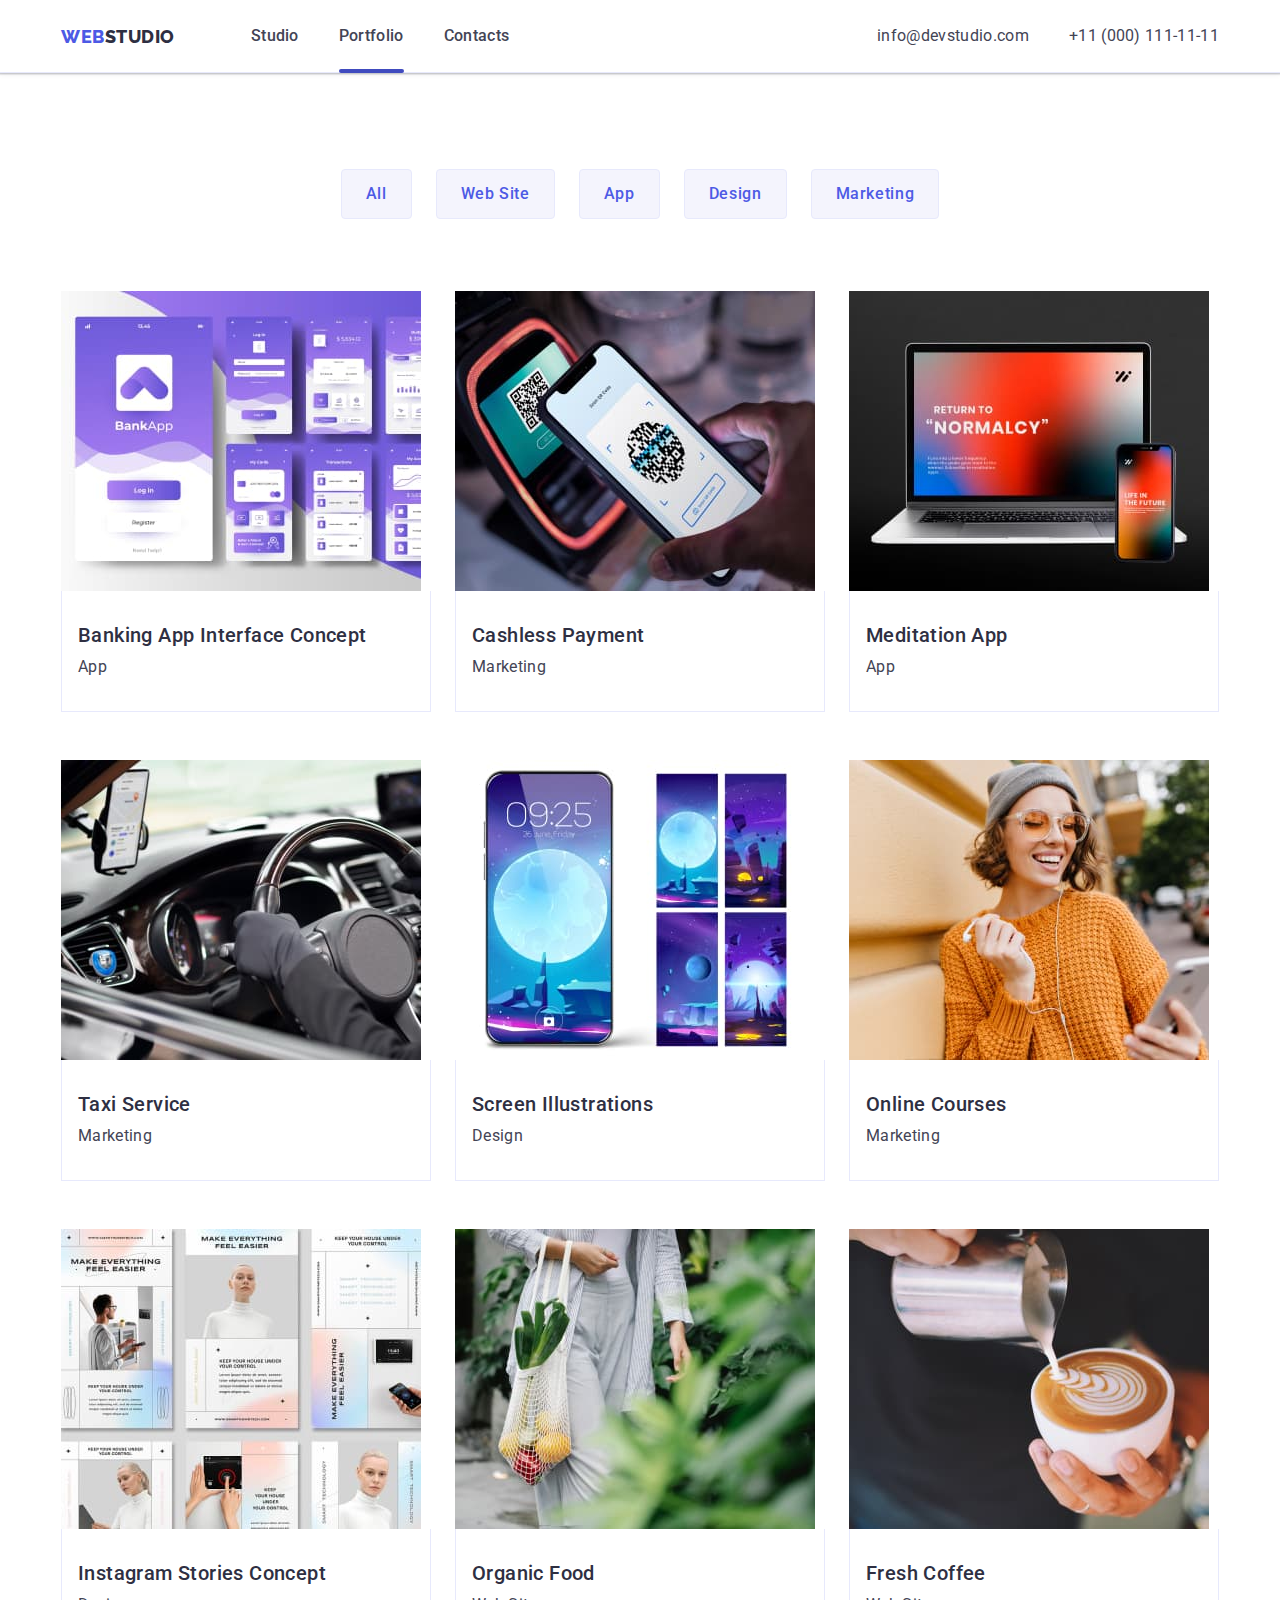
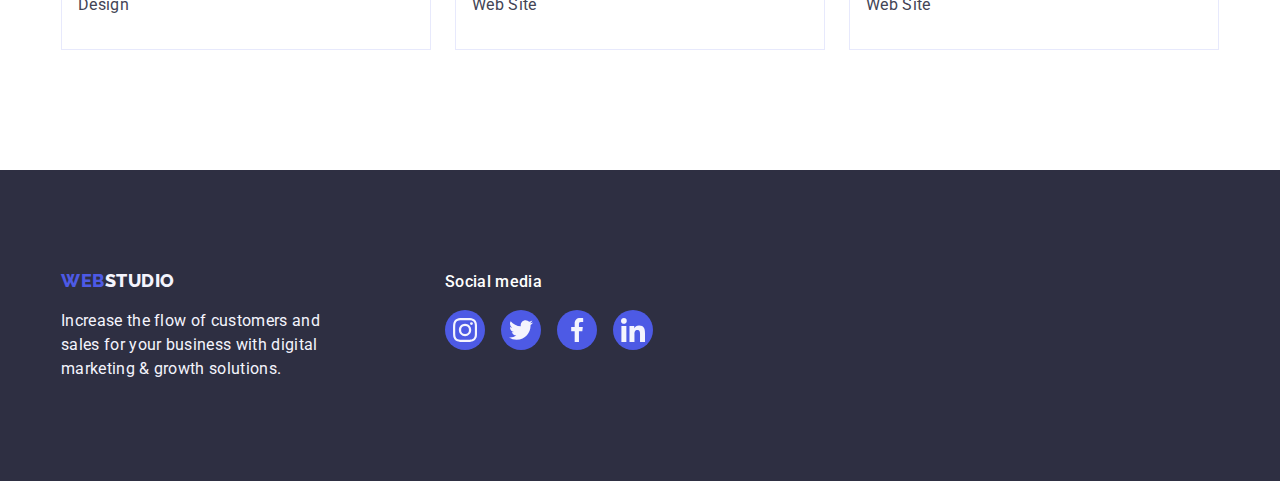
==== commit 8154df71: "homework5-poprawki2" ====
--- a/portfolio.html
+++ b/portfolio.html
@@ -31,8 +31,10 @@
             <li class="header-list">
               <a class="menu link" href="./index.html">Studio</a>
             </li>
-            <li class="header-list header-list-active">
-              <a class="menu link" href="./portfolio.html">Portfolio</a>
+            <li class="header-list">
+              <a class="menu link header-list-active" href="./portfolio.html"
+                >Portfolio</a
+              >
             </li>
             <li class="header-list">
               <a class="menu link" href="">Contacts</a>
--- a/css/styles.css
+++ b/css/styles.css
@@ -722,5 +722,5 @@
   position: absolute;
   top: 0;
   transform: translateY(100%);
-  transition: transform 250 ms cubic-bezier(0.4, 0, 0.2, 1);
-}
+  transition: transform 250ms cubic-bezier(0.4, 0, 0.2, 1);
+}
